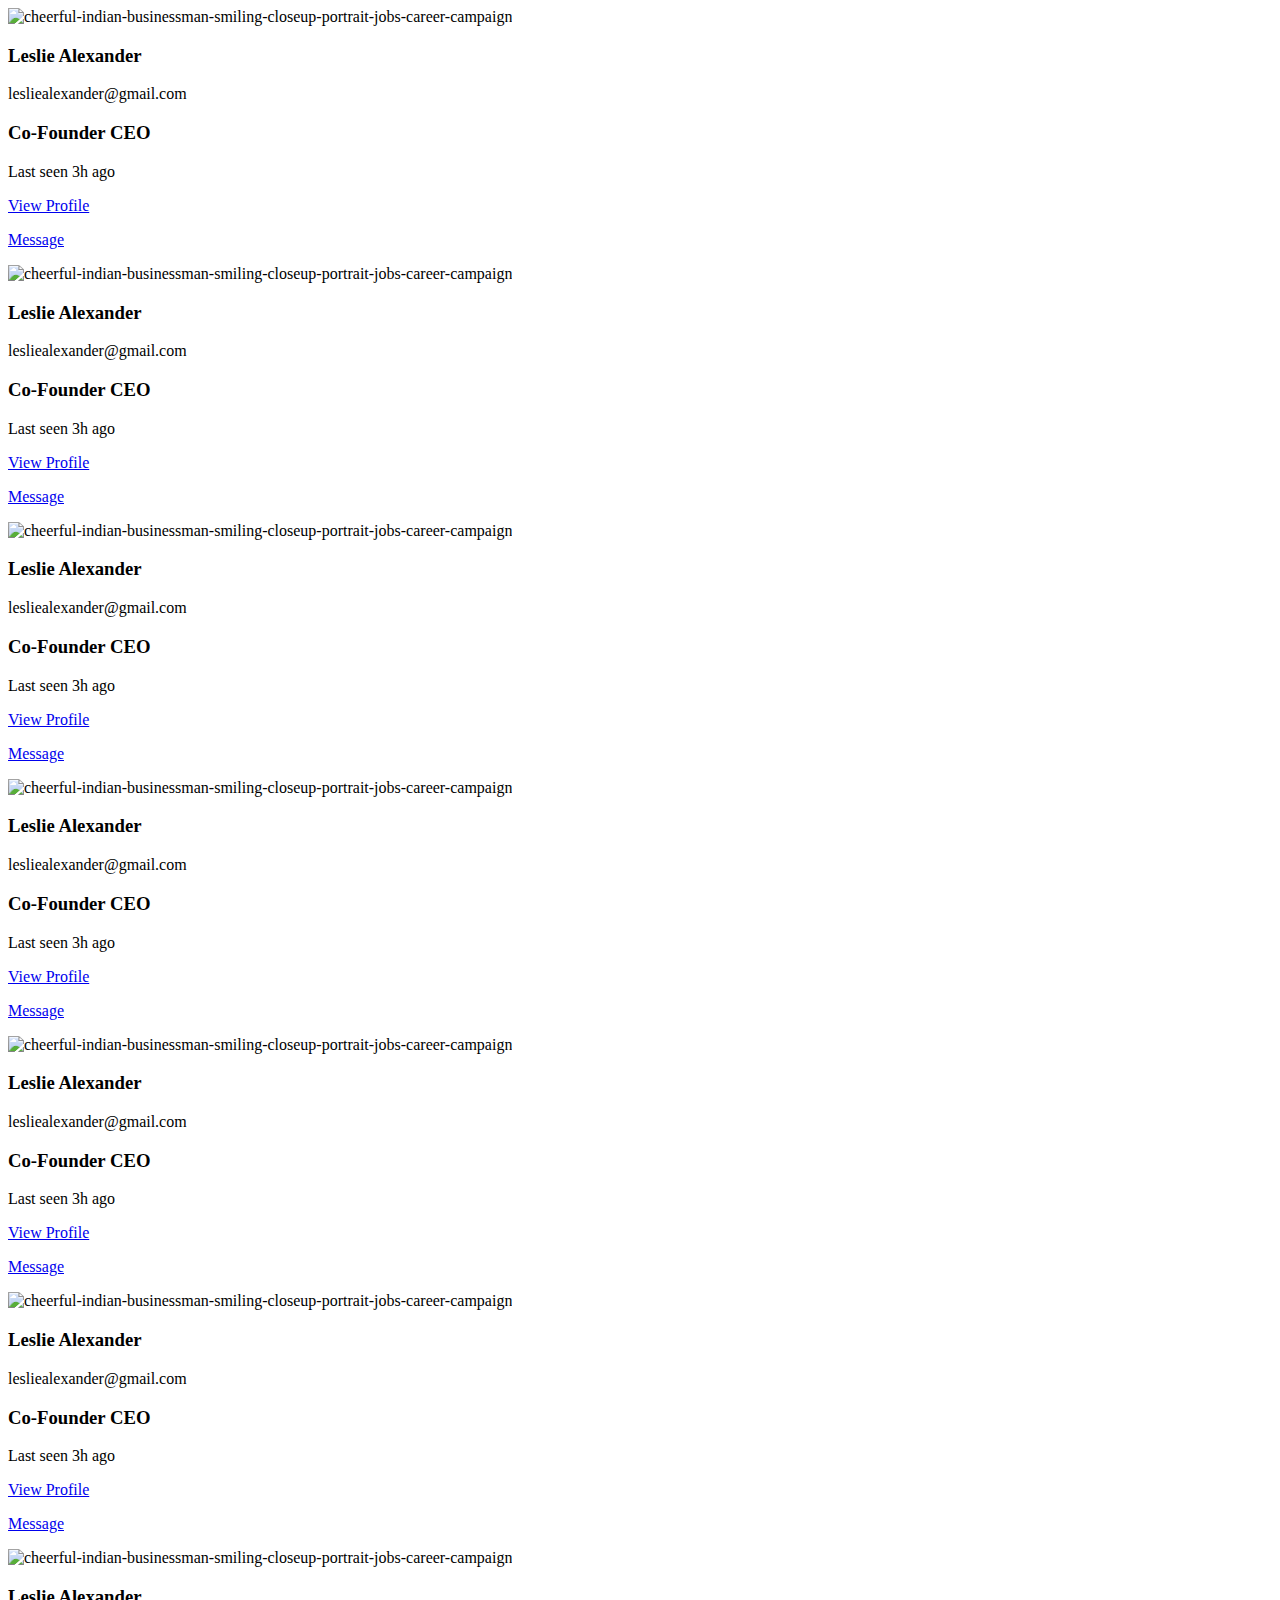
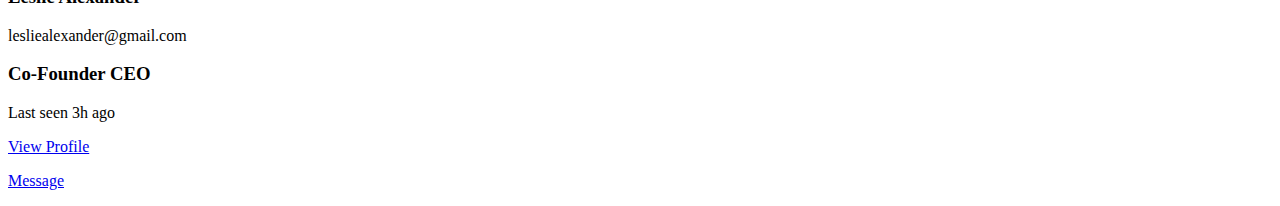
==== conditional rendering/index.html @ d3e54872 "first commit" ====
<!DOCTYPE html>
<html lang="en">
  <head>
    <meta charset="UTF-8" />
    <meta name="viewport" content="width=device-width, initial-scale=1.0" />
    <title>tailwind Flyin Menu</title>
    <link rel="stylesheet" href="index.css" />
    <link
      rel="stylesheet"
      href="https://cdnjs.cloudflare.com/ajax/libs/font-awesome/6.5.1/css/all.min.css"
      integrity="sha512-DTOQO9RWCH3ppGqcWaEA1BIZOC6xxalwEsw9c2QQeAIftl+Vegovlnee1c9QX4TctnWMn13TZye+giMm8e2LwA=="
      crossorigin="anonymous"
      referrerpolicy="no-referrer"
    />
    <link
      rel="stylesheet"
      href="https://cdnjs.cloudflare.com/ajax/libs/animate.css/4.1.1/animate.min.css"
    />
  </head>
  <body>
    <div class="mainComponentContainer">
      <div class="listContainer">
        <div class="leftListContainer">
          <div class="imageContainer">
            <img
              src="./images/profileImage.jpg"
              alt="cheerful-indian-businessman-smiling-closeup-portrait-jobs-career-campaign"
            />
          </div>
          <div class="leftTextContainer">
            <h3>Leslie Alexander</h3>
            <p>lesliealexander@gmail.com</p>
          </div>
        </div>

        <div class="rightListContainer">
          <div class="rightTextContainer">
            <h3>Co-Founder CEO</h3>
            <p>Last seen 3h ago</p>
          </div>
          <div class="iconContainer">
            <i class="fa-solid fa-ellipsis-v" id="faIcon"></i>
          </div>
          <div class="flyInMenu" id="flyIn">
            <a href="#">
              <div class="viewProfile">
                <p>View Profile</p>
              </div>
            </a>
            <a href="#">
              <div class="message">
                <p>Message</p>
              </div>
            </a>
          </div>
        </div>
      </div>
      <div class="listContainer">
        <div class="leftListContainer">
          <div class="imageContainer">
            <img
              src="./images/casual-young-african-man-smiling-isolated-white (1).jpg"
              alt="cheerful-indian-businessman-smiling-closeup-portrait-jobs-career-campaign"
            />
          </div>
          <div class="leftTextContainer">
            <h3>Leslie Alexander</h3>
            <p>lesliealexander@gmail.com</p>
          </div>
        </div>

        <div class="rightListContainer">
          <div class="rightTextContainer">
            <h3>Co-Founder CEO</h3>
            <p>Last seen 3h ago</p>
          </div>
          <div class="iconContainer">
            <i class="fa-solid fa-ellipsis-v" id="faIcon"></i>
          </div>
          <div class="flyInMenu" id="flyIn">
            <a href="#">
              <div class="viewProfile">
                <p>View Profile</p>
              </div>
            </a>
            <a href="#">
              <div class="message">
                <p>Message</p>
              </div>
            </a>
          </div>
        </div>
      </div>
      <div class="listContainer">
        <div class="leftListContainer">
          <div class="imageContainer">
            <img
              src="./images/close-up-shot-pretty-woman-with-perfect-teeth-dark-clean-skin-having-rest-indoors-smiling-happily-after-received-good-positive-news.jpg"
              alt="cheerful-indian-businessman-smiling-closeup-portrait-jobs-career-campaign"
            />
          </div>
          <div class="leftTextContainer">
            <h3>Leslie Alexander</h3>
            <p>lesliealexander@gmail.com</p>
          </div>
        </div>

        <div class="rightListContainer">
          <div class="rightTextContainer">
            <h3>Co-Founder CEO</h3>
            <p>Last seen 3h ago</p>
          </div>
          <div class="iconContainer">
            <i class="fa-solid fa-ellipsis-v" id="faIcon"></i>
          </div>
          <div class="flyInMenu" id="flyIn">
            <a href="#">
              <div class="viewProfile">
                <p>View Profile</p>
              </div>
            </a>
            <a href="#">
              <div class="message">
                <p>Message</p>
              </div>
            </a>
          </div>
        </div>
      </div>
      <div class="listContainer">
        <div class="leftListContainer">
          <div class="imageContainer">
            <img
              src="./images/handsome-adult-male-posing_23-2148729713.jpg"
              alt="cheerful-indian-businessman-smiling-closeup-portrait-jobs-career-campaign"
            />
          </div>
          <div class="leftTextContainer">
            <h3>Leslie Alexander</h3>
            <p>lesliealexander@gmail.com</p>
          </div>
        </div>

        <div class="rightListContainer">
          <div class="rightTextContainer">
            <h3>Co-Founder CEO</h3>
            <p>Last seen 3h ago</p>
          </div>
          <div class="iconContainer">
            <i class="fa-solid fa-ellipsis-v" id="faIcon"></i>
          </div>
          <div class="flyInMenu" id="flyIn">
            <a href="#">
              <div class="viewProfile">
                <p>View Profile</p>
              </div>
            </a>
            <a href="#">
              <div class="message">
                <p>Message</p>
              </div>
            </a>
          </div>
        </div>
      </div>
      <div class="listContainer">
        <div class="leftListContainer">
          <div class="imageContainer">
            <img
              src="./images/medium-shot-smiley-man-posing-studio.jpg"
              alt="cheerful-indian-businessman-smiling-closeup-portrait-jobs-career-campaign"
            />
          </div>
          <div class="leftTextContainer">
            <h3>Leslie Alexander</h3>
            <p>lesliealexander@gmail.com</p>
          </div>
        </div>

        <div class="rightListContainer">
          <div class="rightTextContainer">
            <h3>Co-Founder CEO</h3>
            <p>Last seen 3h ago</p>
          </div>
          <div class="iconContainer">
            <i class="fa-solid fa-ellipsis-v" id="faIcon"></i>
          </div>
          <div class="flyInMenu" id="flyIn">
            <a href="#">
              <div class="viewProfile">
                <p>View Profile</p>
              </div>
            </a>
            <a href="#">
              <div class="message">
                <p>Message</p>
              </div>
            </a>
          </div>
        </div>
      </div>
      <div class="listContainer">
        <div class="leftListContainer">
          <div class="imageContainer">
            <img
              src="./images/young-beautiful-african-girl-smiling-dark-wall_176420-5816.jpg"
              alt="cheerful-indian-businessman-smiling-closeup-portrait-jobs-career-campaign"
            />
          </div>
          <div class="leftTextContainer">
            <h3>Leslie Alexander</h3>
            <p>lesliealexander@gmail.com</p>
          </div>
        </div>

        <div class="rightListContainer">
          <div class="rightTextContainer">
            <h3>Co-Founder CEO</h3>
            <p>Last seen 3h ago</p>
          </div>
          <div class="iconContainer">
            <i class="fa-solid fa-ellipsis-v" id="faIcon"></i>
          </div>
          <div class="flyInMenu" id="flyIn">
            <a href="#">
              <div class="viewProfile">
                <p>View Profile</p>
              </div>
            </a>
            <a href="#">
              <div class="message">
                <p>Message</p>
              </div>
            </a>
          </div>
        </div>
      </div>
      <div class="listContainer">
        <div class="leftListContainer">
          <div class="imageContainer">
            <img
              src="./images/happy-successful-business-professional-posing-outside.jpg"
              alt="cheerful-indian-businessman-smiling-closeup-portrait-jobs-career-campaign"
            />
          </div>
          <div class="leftTextContainer">
            <h3>Leslie Alexander</h3>
            <p>lesliealexander@gmail.com</p>
          </div>
        </div>

        <div class="rightListContainer">
          <div class="rightTextContainer">
            <h3>Co-Founder CEO</h3>
            <p>Last seen 3h ago</p>
          </div>
          <div class="iconContainer">
            <i class="fa-solid fa-ellipsis-v" id="faIcon"></i>
          </div>
          <div class="flyInMenu" id="flyIn">
            <a href="#">
              <div class="viewProfile">
                <p>View Profile</p>
              </div>
            </a>
            <a href="#">
              <div class="message">
                <p>Message</p>
              </div>
            </a>
          </div>
        </div>
      </div>
    </div>
    <script src="render.js"></script>
  </body>
</html>
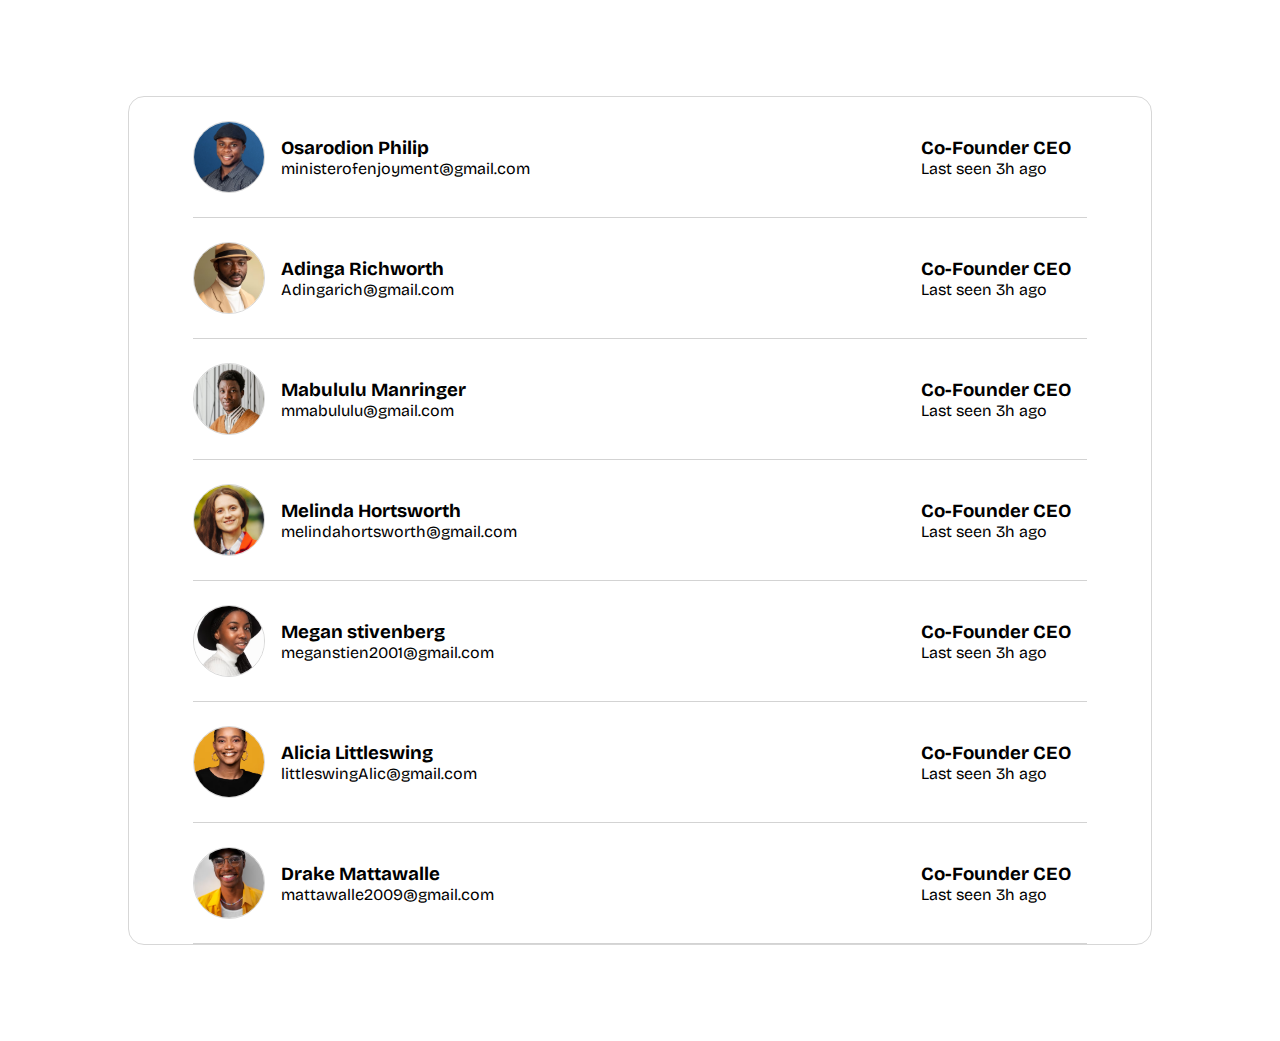
==== commit 69448fbe: "Second commit" ====
--- a/conditional rendering/index.html
+++ b/conditional rendering/index.html
@@ -28,224 +28,224 @@
             />
           </div>
           <div class="leftTextContainer">
-            <h3>Leslie Alexander</h3>
-            <p>lesliealexander@gmail.com</p>
-          </div>
-        </div>
-
-        <div class="rightListContainer">
-          <div class="rightTextContainer">
-            <h3>Co-Founder CEO</h3>
-            <p>Last seen 3h ago</p>
-          </div>
-          <div class="iconContainer">
-            <i class="fa-solid fa-ellipsis-v" id="faIcon"></i>
-          </div>
-          <div class="flyInMenu" id="flyIn">
-            <a href="#">
-              <div class="viewProfile">
-                <p>View Profile</p>
-              </div>
-            </a>
-            <a href="#">
-              <div class="message">
-                <p>Message</p>
-              </div>
-            </a>
-          </div>
-        </div>
-      </div>
-      <div class="listContainer">
-        <div class="leftListContainer">
-          <div class="imageContainer">
-            <img
-              src="./images/casual-young-african-man-smiling-isolated-white (1).jpg"
-              alt="cheerful-indian-businessman-smiling-closeup-portrait-jobs-career-campaign"
-            />
-          </div>
-          <div class="leftTextContainer">
-            <h3>Leslie Alexander</h3>
-            <p>lesliealexander@gmail.com</p>
-          </div>
-        </div>
-
-        <div class="rightListContainer">
-          <div class="rightTextContainer">
-            <h3>Co-Founder CEO</h3>
-            <p>Last seen 3h ago</p>
-          </div>
-          <div class="iconContainer">
-            <i class="fa-solid fa-ellipsis-v" id="faIcon"></i>
-          </div>
-          <div class="flyInMenu" id="flyIn">
-            <a href="#">
-              <div class="viewProfile">
-                <p>View Profile</p>
-              </div>
-            </a>
-            <a href="#">
-              <div class="message">
-                <p>Message</p>
-              </div>
-            </a>
-          </div>
-        </div>
-      </div>
-      <div class="listContainer">
-        <div class="leftListContainer">
-          <div class="imageContainer">
-            <img
-              src="./images/close-up-shot-pretty-woman-with-perfect-teeth-dark-clean-skin-having-rest-indoors-smiling-happily-after-received-good-positive-news.jpg"
-              alt="cheerful-indian-businessman-smiling-closeup-portrait-jobs-career-campaign"
-            />
-          </div>
-          <div class="leftTextContainer">
-            <h3>Leslie Alexander</h3>
-            <p>lesliealexander@gmail.com</p>
-          </div>
-        </div>
-
-        <div class="rightListContainer">
-          <div class="rightTextContainer">
-            <h3>Co-Founder CEO</h3>
-            <p>Last seen 3h ago</p>
-          </div>
-          <div class="iconContainer">
-            <i class="fa-solid fa-ellipsis-v" id="faIcon"></i>
-          </div>
-          <div class="flyInMenu" id="flyIn">
-            <a href="#">
-              <div class="viewProfile">
-                <p>View Profile</p>
-              </div>
-            </a>
-            <a href="#">
-              <div class="message">
-                <p>Message</p>
-              </div>
-            </a>
-          </div>
-        </div>
-      </div>
-      <div class="listContainer">
-        <div class="leftListContainer">
-          <div class="imageContainer">
-            <img
-              src="./images/handsome-adult-male-posing_23-2148729713.jpg"
-              alt="cheerful-indian-businessman-smiling-closeup-portrait-jobs-career-campaign"
-            />
-          </div>
-          <div class="leftTextContainer">
-            <h3>Leslie Alexander</h3>
-            <p>lesliealexander@gmail.com</p>
-          </div>
-        </div>
-
-        <div class="rightListContainer">
-          <div class="rightTextContainer">
-            <h3>Co-Founder CEO</h3>
-            <p>Last seen 3h ago</p>
-          </div>
-          <div class="iconContainer">
-            <i class="fa-solid fa-ellipsis-v" id="faIcon"></i>
-          </div>
-          <div class="flyInMenu" id="flyIn">
-            <a href="#">
-              <div class="viewProfile">
-                <p>View Profile</p>
-              </div>
-            </a>
-            <a href="#">
-              <div class="message">
-                <p>Message</p>
-              </div>
-            </a>
-          </div>
-        </div>
-      </div>
-      <div class="listContainer">
-        <div class="leftListContainer">
-          <div class="imageContainer">
-            <img
-              src="./images/medium-shot-smiley-man-posing-studio.jpg"
-              alt="cheerful-indian-businessman-smiling-closeup-portrait-jobs-career-campaign"
-            />
-          </div>
-          <div class="leftTextContainer">
-            <h3>Leslie Alexander</h3>
-            <p>lesliealexander@gmail.com</p>
-          </div>
-        </div>
-
-        <div class="rightListContainer">
-          <div class="rightTextContainer">
-            <h3>Co-Founder CEO</h3>
-            <p>Last seen 3h ago</p>
-          </div>
-          <div class="iconContainer">
-            <i class="fa-solid fa-ellipsis-v" id="faIcon"></i>
-          </div>
-          <div class="flyInMenu" id="flyIn">
-            <a href="#">
-              <div class="viewProfile">
-                <p>View Profile</p>
-              </div>
-            </a>
-            <a href="#">
-              <div class="message">
-                <p>Message</p>
-              </div>
-            </a>
-          </div>
-        </div>
-      </div>
-      <div class="listContainer">
-        <div class="leftListContainer">
-          <div class="imageContainer">
-            <img
-              src="./images/young-beautiful-african-girl-smiling-dark-wall_176420-5816.jpg"
-              alt="cheerful-indian-businessman-smiling-closeup-portrait-jobs-career-campaign"
-            />
-          </div>
-          <div class="leftTextContainer">
-            <h3>Leslie Alexander</h3>
-            <p>lesliealexander@gmail.com</p>
-          </div>
-        </div>
-
-        <div class="rightListContainer">
-          <div class="rightTextContainer">
-            <h3>Co-Founder CEO</h3>
-            <p>Last seen 3h ago</p>
-          </div>
-          <div class="iconContainer">
-            <i class="fa-solid fa-ellipsis-v" id="faIcon"></i>
-          </div>
-          <div class="flyInMenu" id="flyIn">
-            <a href="#">
-              <div class="viewProfile">
-                <p>View Profile</p>
-              </div>
-            </a>
-            <a href="#">
-              <div class="message">
-                <p>Message</p>
-              </div>
-            </a>
-          </div>
-        </div>
-      </div>
-      <div class="listContainer">
-        <div class="leftListContainer">
-          <div class="imageContainer">
-            <img
-              src="./images/happy-successful-business-professional-posing-outside.jpg"
-              alt="cheerful-indian-businessman-smiling-closeup-portrait-jobs-career-campaign"
-            />
-          </div>
-          <div class="leftTextContainer">
-            <h3>Leslie Alexander</h3>
-            <p>lesliealexander@gmail.com</p>
+            <h3>Osarodion Philip</h3>
+            <p>ministerofenjoyment@gmail.com</p>
+          </div>
+        </div>
+
+        <div class="rightListContainer">
+          <div class="rightTextContainer">
+            <h3>Co-Founder CEO</h3>
+            <p>Last seen 3h ago</p>
+          </div>
+          <div class="iconContainer">
+            <i class="fa-solid fa-ellipsis-v" id="faIcon"></i>
+          </div>
+          <div class="flyInMenu" id="flyIn">
+            <a href="#">
+              <div class="viewProfile">
+                <p>View Profile</p>
+              </div>
+            </a>
+            <a href="#">
+              <div class="message">
+                <p>Message</p>
+              </div>
+            </a>
+          </div>
+        </div>
+      </div>
+      <div class="listContainer">
+        <div class="leftListContainer">
+          <div class="imageContainer">
+            <img
+              src="./images/modern-man-beige-suit_23-2148956918.avif"
+              alt="cheerful-indian-businessman-smiling-closeup-portrait-jobs-career-campaign"
+            />
+          </div>
+          <div class="leftTextContainer">
+            <h3>Adinga Richworth</h3>
+            <p>Adingarich@gmail.com</p>
+          </div>
+        </div>
+
+        <div class="rightListContainer">
+          <div class="rightTextContainer">
+            <h3>Co-Founder CEO</h3>
+            <p>Last seen 3h ago</p>
+          </div>
+          <div class="iconContainer">
+            <i class="fa-solid fa-ellipsis-v" id="faIcon"></i>
+          </div>
+          <div class="flyInMenu" id="flyIn">
+            <a href="#">
+              <div class="viewProfile">
+                <p>View Profile</p>
+              </div>
+            </a>
+            <a href="#">
+              <div class="message">
+                <p>Message</p>
+              </div>
+            </a>
+          </div>
+        </div>
+      </div>
+      <div class="listContainer">
+        <div class="leftListContainer">
+          <div class="imageContainer">
+            <img
+              src="./images/portrait-african-american-man-home_23-2148854234.avif"
+              alt="cheerful-indian-businessman-smiling-closeup-portrait-jobs-career-campaign"
+            />
+          </div>
+          <div class="leftTextContainer">
+            <h3>Mabululu Manringer</h3>
+            <p>mmabululu@gmail.com</p>
+          </div>
+        </div>
+
+        <div class="rightListContainer">
+          <div class="rightTextContainer">
+            <h3>Co-Founder CEO</h3>
+            <p>Last seen 3h ago</p>
+          </div>
+          <div class="iconContainer">
+            <i class="fa-solid fa-ellipsis-v" id="faIcon"></i>
+          </div>
+          <div class="flyInMenu" id="flyIn">
+            <a href="#">
+              <div class="viewProfile">
+                <p>View Profile</p>
+              </div>
+            </a>
+            <a href="#">
+              <div class="message">
+                <p>Message</p>
+              </div>
+            </a>
+          </div>
+        </div>
+      </div>
+      <div class="listContainer">
+        <div class="leftListContainer">
+          <div class="imageContainer">
+            <img
+              src="./images/portrait-young-tender-woman-with-healthy-freckled-skin_158595-3947.jpg"
+              alt="cheerful-indian-businessman-smiling-closeup-portrait-jobs-career-campaign"
+            />
+          </div>
+          <div class="leftTextContainer">
+            <h3>Melinda Hortsworth</h3>
+            <p>melindahortsworth@gmail.com</p>
+          </div>
+        </div>
+
+        <div class="rightListContainer">
+          <div class="rightTextContainer">
+            <h3>Co-Founder CEO</h3>
+            <p>Last seen 3h ago</p>
+          </div>
+          <div class="iconContainer">
+            <i class="fa-solid fa-ellipsis-v" id="faIcon"></i>
+          </div>
+          <div class="flyInMenu" id="flyIn">
+            <a href="#">
+              <div class="viewProfile">
+                <p>View Profile</p>
+              </div>
+            </a>
+            <a href="#">
+              <div class="message">
+                <p>Message</p>
+              </div>
+            </a>
+          </div>
+        </div>
+      </div>
+      <div class="listContainer">
+        <div class="leftListContainer">
+          <div class="imageContainer">
+            <img
+              src="./images/portrait-young-woman-smiling-isolated_23-2149158570.avif"
+              alt="cheerful-indian-businessman-smiling-closeup-portrait-jobs-career-campaign"
+            />
+          </div>
+          <div class="leftTextContainer">
+            <h3>Megan stivenberg</h3>
+            <p>meganstien2001@gmail.com</p>
+          </div>
+        </div>
+
+        <div class="rightListContainer">
+          <div class="rightTextContainer">
+            <h3>Co-Founder CEO</h3>
+            <p>Last seen 3h ago</p>
+          </div>
+          <div class="iconContainer">
+            <i class="fa-solid fa-ellipsis-v" id="faIcon"></i>
+          </div>
+          <div class="flyInMenu" id="flyIn">
+            <a href="#">
+              <div class="viewProfile">
+                <p>View Profile</p>
+              </div>
+            </a>
+            <a href="#">
+              <div class="message">
+                <p>Message</p>
+              </div>
+            </a>
+          </div>
+        </div>
+      </div>
+      <div class="listContainer">
+        <div class="leftListContainer">
+          <div class="imageContainer">
+            <img
+              src="./images/smiley-african-woman-with-golden-earrings_23-2148747979.avif"
+              alt="cheerful-indian-businessman-smiling-closeup-portrait-jobs-career-campaign"
+            />
+          </div>
+          <div class="leftTextContainer">
+            <h3>Alicia Littleswing</h3>
+            <p>littleswingAlic@gmail.com</p>
+          </div>
+        </div>
+
+        <div class="rightListContainer">
+          <div class="rightTextContainer">
+            <h3>Co-Founder CEO</h3>
+            <p>Last seen 3h ago</p>
+          </div>
+          <div class="iconContainer">
+            <i class="fa-solid fa-ellipsis-v" id="faIcon"></i>
+          </div>
+          <div class="flyInMenu" id="flyIn">
+            <a href="#">
+              <div class="viewProfile">
+                <p>View Profile</p>
+              </div>
+            </a>
+            <a href="#">
+              <div class="message">
+                <p>Message</p>
+              </div>
+            </a>
+          </div>
+        </div>
+      </div>
+      <div class="listContainer">
+        <div class="leftListContainer">
+          <div class="imageContainer">
+            <img
+              src="./images/front-view-man-having-fun-festival_23-2150693695.avif"
+              alt="cheerful-indian-businessman-smiling-closeup-portrait-jobs-career-campaign"
+            />
+          </div>
+          <div class="leftTextContainer">
+            <h3>Drake Mattawalle</h3>
+            <p>mattawalle2009@gmail.com</p>
           </div>
         </div>
 
--- a/conditional rendering/index.css
+++ b/conditional rendering/index.css
@@ -0,0 +1,145 @@
+@import url("https://fonts.googleapis.com/css2?family=Bricolage+Grotesque:opsz@12..96&family=Poppins&display=swap");
+
+* {
+  margin: 0;
+  padding: 0;
+  box-sizing: border-box;
+  font-family: "Bricolage Grotesque", sans-serif;
+}
+
+.mainComponentContainer {
+  width: 80%;
+  height: auto;
+  margin: 6rem auto;
+  /* background: #f8f8f8; */
+  padding: 0 4rem;
+  border: 1px solid #d7d7d7;
+  border-radius: 1rem;
+  display: flex;
+  flex-direction: column;
+  justify-content: start;
+  align-items: start;
+}
+.listContainer {
+  width: 100%;
+  border-bottom: 1px solid lightgray;
+  background-color: #fff;
+  display: flex;
+  flex-direction: row;
+  justify-content: space-between;
+  align-items: center;
+  padding: 1.5rem 0;
+}
+.leftListContainer {
+  width: fit-content;
+  display: flex;
+  flex-direction: row;
+  gap: 1rem;
+  justify-content: start;
+  align-items: center;
+}
+.imageContainer {
+  width: 72px;
+  height: 72px;
+}
+.imageContainer img {
+  width: 100%;
+  height: auto;
+  border-radius: 50%;
+  object-fit: cover;
+  aspect-ratio: 1;
+  border: 1.5px solid #d7d7d7;
+  transform: scaleX(1);
+}
+.leftTextContainer {
+  width: fit-content;
+  height: auto;
+  display: flex;
+  flex-direction: column;
+  justify-content: start;
+  align-items: start;
+}
+.rightListContainer {
+  width: fit-content;
+  height: auto;
+  display: flex;
+  flex-direction: row;
+  column-gap: 1rem;
+  justify-content: start;
+  align-items: center;
+  position: relative;
+}
+.flyInMenu {
+  width: fit-content;
+  height: auto;
+  padding: 0.8rem 0;
+  border: 1px solid #f2f0f0;
+  display: flex;
+  flex-direction: column;
+  justify-content: start;
+  align-items: start;
+  background: #fdfdfd;
+  row-gap: 1rem;
+  position: absolute;
+  /* inset: 4rem 0 0 8rem; */
+  top: 3rem;
+  left: 2rem;
+  border-radius: 8px;
+  box-shadow: 0 4px 8px rgba(40, 40, 40, 0.1);
+  visibility: hidden;
+}
+.flyInMenuNew {
+  width: fit-content;
+  height: auto;
+  padding: 0.8rem 0;
+  border: 1px solid #f2f0f0;
+  display: flex;
+  flex-direction: column;
+  justify-content: start;
+  align-items: start;
+  background: #fdfdfd;
+  row-gap: 1rem;
+  position: absolute;
+  top: 3rem;
+  left: 2rem;
+  border-radius: 8px;
+  box-shadow: 0 4px 8px rgba(40, 40, 40, 0.1);
+  visibility: visible;
+  z-index: 10000;
+  transition: all ease-in 0.3s;
+}
+.flyInMenuNew a {
+  text-decoration: none;
+  color: #2e2e2e;
+}
+.flyInMenuNew a:hover {
+  background-color: aliceblue;
+}
+.viewProfile {
+  width: 100%;
+  padding: 0.3rem 0.5rem;
+}
+.message {
+  width: fit-content;
+  padding: 0.3rem 2.3rem 0.3rem 0.5rem;
+}
+.viewProfile p,
+.message p {
+  font-size: 1.3rem;
+  white-space: nowrap;
+}
+.iconContainer i {
+  cursor: pointer;
+}
+
+@media all and (max-width: 840px) {
+  .rightTextContainer {
+    display: none;
+  }
+}
+@media all and (max-width: 555px) {
+  .mainComponentContainer {
+    width: 95%;
+    padding: 0 2rem;
+  }
+}
